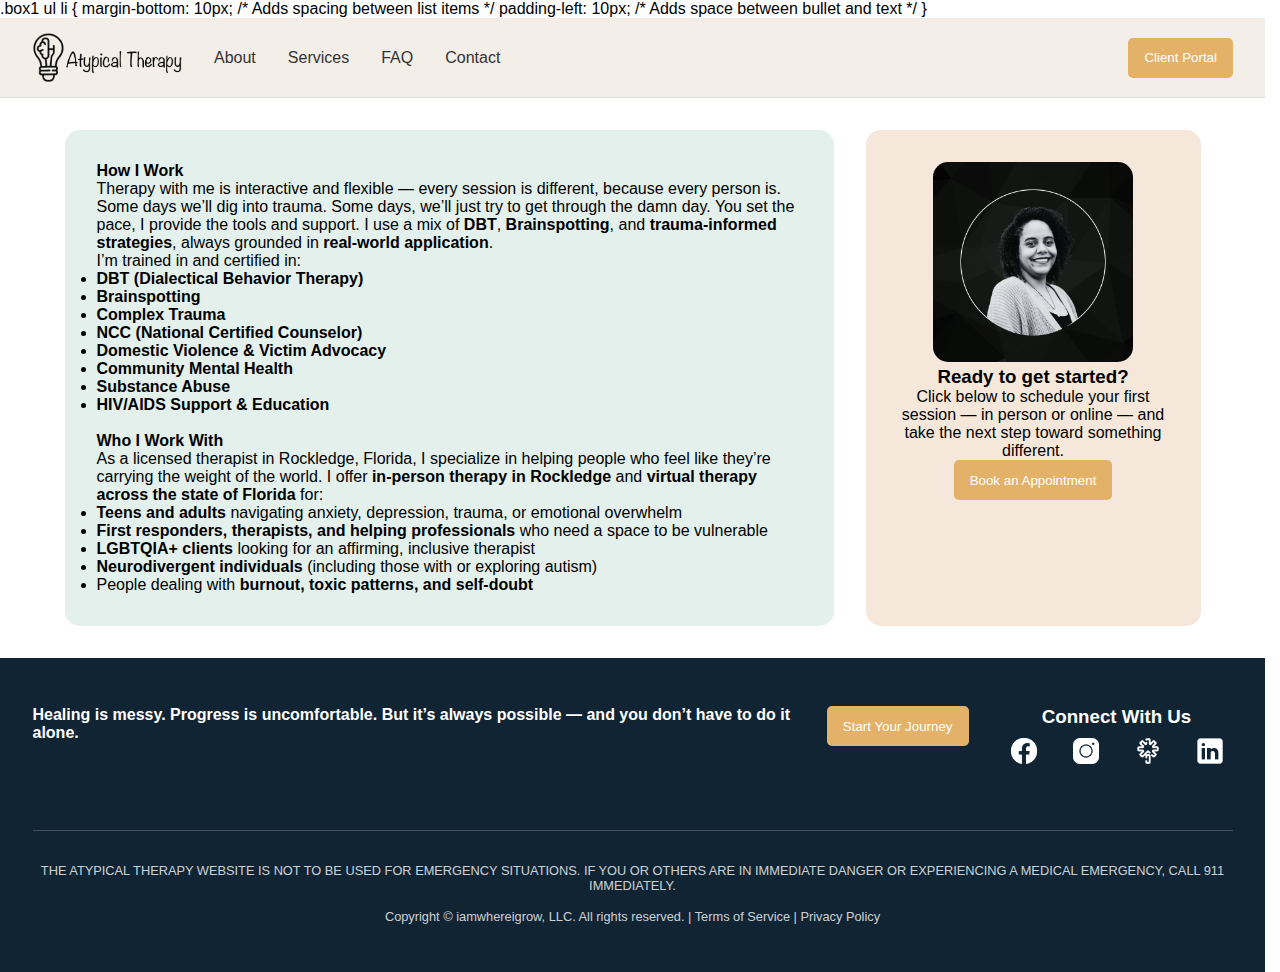
==== about.html @ 8369c221 "Update about.html" ====
<!DOCTYPE html>
<html lang="en">
<head>
    <meta charset="UTF-8">
    <meta name="viewport" content="width=device-width, initial-scale=1.0">
    <title>Atypical Therapy</title>
    <link rel="stylesheet" href="style.css">
    <styles>
        .box1 ul li {
            margin-bottom: 10px; /* Adds spacing between list items */
            padding-left: 10px; /* Adds space between bullet and text */
        }
    </styles>
</head>
<body>
    <div id="header"></div>
    <main>
        <section class="box-container"> 
            <div class="box-grid">
                <div class="box box1">
                    <h4>How I Work</h4>
                      <p>Therapy with me is interactive and flexible — every session is different, because every person is. Some days we’ll dig into trauma. Some days, we’ll just try to get through the damn day. You set the pace, I provide the tools and support. I use a mix of <b>DBT</b>,  <b>Brainspotting</b>, and <b>trauma-informed strategies</b>, always grounded in <b>real-world application</b>.
                      <br>I’m trained in and certified in:</p>
                      <p><ul styles="padding-left: 20px;">
                          <li><b>DBT (Dialectical Behavior Therapy)</b></li>
                          <li><b>Brainspotting</b></li>
                          <li><b>Complex Trauma</b></li>
                          <li><b>NCC (National Certified Counselor)</b></li>
                          <li><b>Domestic Violence & Victim Advocacy</b></li>
                          <li><b>Community Mental Health</b></li>
                          <li><b>Substance Abuse</b></li>
                          <li><b>HIV/AIDS Support & Education</b></li>
                      </ul><br></p>
                      <h4>Who I Work With<br></h4>
                      <p>As a licensed therapist in Rockledge, Florida, I specialize in helping people who feel like they’re carrying the weight of the world. I offer <b>in-person therapy in Rockledge</b> and <b>virtual therapy across the state of Florida</b> for:</p>
                      <p><ul styles="padding-left: 20px;">
                              <li><b>Teens and adults</b> navigating anxiety, depression, trauma, or emotional overwhelm</li>
                              <li><b>First responders, therapists, and helping professionals </b> who need a space to be vulnerable</li>
                              <li><b>LGBTQIA+ clients</b> looking for an affirming, inclusive therapist</li>
                              <li><b>Neurodivergent individuals</b> (including those with or exploring autism)</li>
                              <li>People dealing with <b>burnout, toxic patterns, and self-doubt</b></li>
                      </ul></p>
                </div>
                <div class="box3" style="text-align: center; width: 335px; border-radius: 15px; padding: 2rem;">
                  <img src="jhpfp.png" class="ampfp" styles="border-radius: 15px;"> 
                    <h3 styles="text-align: center; padding: 20px;">Ready to get started?</h3>
                    <p>Click below to schedule your first session — in person or online — and take the next step toward something different.<br></p>
                    <button class="button" styles="padding: 20px;" onclick="window.location.href='https://atypicaltherapy.clientsecure.me/request/service'">Book an Appointment</button>
                </div>
            </div>            
        </section>
    </main>
    <div id="footer"></div>

    <script src="script.js"></script>
</body>
</html>
---- style.css ----
/* Reset and Base Styles */
    * {
        margin: 0;
        padding: 0;
        box-sizing: border-box;
        font-family: 'Arial', sans-serif;
    }

    html {
        scrollbar-gutter: stable;
    }

    /* Header Styles */
    .header {
        height: 80px;
        display: flex;
        justify-content: space-between;
        align-items: center;
        padding: 0 2rem;
        border-bottom: 1px solid #ddd;
        position: relative;
        background-color: #f3eee7;
    }

    .header-left {
        display: flex;
        align-items: center;
        gap: 2rem; /* Space between logo and nav links */
        background-color: #f3eee7;
    }

    .logo {
        width: 150px;
        height: auto;
        background-color: #f3eee7;
    }
    .ampfp {
        width: 200px;
        height: auto;
        border-radius: 15px;
    }
    /* Client Portal Button */
    .button {
        padding: 0.5rem 1rem;
        background: #E4B169;
        color: white;
        border: none;
        border-radius: 5px;
        height: 40px;
        transition: all 0.3s ease;
        cursor: pointer;
    }

    .client-portal:hover {
        background: #006735;
    }

    /* Desktop Navigation */
    .nav-links {
        display: flex;
        gap: 2rem;
        list-style: none;
        margin: 0;
        padding: 0;
        background-color: #f3eee7;
        /* Remove absolute positioning */
        position: static;
        transform: none;
        left: auto;
    }

    .nav-links a {
        color: #333;
        text-decoration: none;
        transition: color 0.3s ease;
        font-weight: 500;
        background-color: #f3eee7;
    }

    .nav-links a:hover {
        color: #2596be;
    }
    
    .header-right {
        display: flex;
        align-items: center;
        gap: 2rem;
    }

    /* Mobile Navigation */
    .hamburger {
        display: none;
        background: none;
        border: none;
        cursor: pointer;
        padding: 20px;
        z-index: 100;
        background-color: #FFFFFF;
    }

    .hamburger span {
        display: block;
        width: 25px;
        height: 3px;
        background: #000;
        margin: 5px 0;
        transition: all 0.3s ease;
        
    }

    .menu-dropdown {
        display: none;
        position: absolute;
        top: 100%;
        right: 0;
        width: 250px;
        background: #ffffff;
        box-shadow: 0 8px 16px rgba(0,0,0,0.1);
        padding: 1rem;
        z-index: 99;
    }

    .menu-dropdown.active {
        display: block;
    }

    .menu-dropdown a {
        display: block;
        padding: 12px 16px;
        color: #333;
        text-decoration: none;
        transition: all 0.2s ease;
        border-radius: 4px;
        background-color: #FFFFFF;

    }

    .menu-dropdown a:hover {
        background: #f0f4f8;
        color: #2596be;
        transform: translateX(4px);
    }

    /* Hamburger Animation */
    .hamburger.active span:nth-child(1) {
        transform: rotate(45deg) translate(9px, 9px);
    }

    .hamburger.active span:nth-child(2) {
        opacity: 0;
    }

    .hamburger.active span:nth-child(3) {
        transform: rotate(-45deg) translate(9px, -9px);
    }

    /* Main Content Styles */
    .hero {
        text-align: center;
        padding: 4rem 2rem;
        max-width: 800px;
        margin: 0 auto;
    }

    .box-grid {
        display: flex;
        gap: 2rem;
        padding: 2rem;
        max-width: 1200px;
        margin: 0 auto;
    }

    .box {
        flex: 1;
        padding: 2rem;
        border-radius: 15px;
        min-height: 400px;
    }

    .box1 { background: #e3f0ec; }
    .box2 { background: #673147; }
    .box3 { background: #f5e8db; }

    .box4 {
        max-width: 1200px;
        width: 91%;
        margin: 2rem auto;
        padding: 2rem;
        border-radius: 15px;
        background: #f8f9fa;
        box-shadow: 0 4px 6px rgba(0,0,0,0.1);

    }

    /* Footer CTA */
    .footer-cta {
        background: #102434;
        padding: 3rem 2rem;
        color: white;
        display: flex;
        flex-direction: column;
        align-items: center;
        gap: 2rem;
    }
    
.cta-content {
    width: 100%;
    max-width: 1200px;
    display: flex;
    justify-content: space-between;
    align-items: flex-start;
    gap: 2rem;
    flex-wrap: wrap; /* Add this */
}
    
    .cta-text {
        flex: 2;
        text-align: left;
    }
    
    .cta-button {
        flex: 1;
        max-width: 200px;
    }
    
.social-box {
    display: flex;
    flex-direction: column;
    align-items: flex-end;
    margin-left: auto; /* Add this */
}

.social-icons {
    display: flex;
    gap: 1rem;
    margin-top: 0.5rem;
}
    
    .social-box h3 {
        margin-bottom: 0; /* Remove default margin */
        align-items: center;
    }
    .social-box img {
        width: 30px;
        margin: 0; /* Remove horizontal margins */
        transition: transform 0.3s ease; /* Optional hover effect */
    }
    
    .social-box img:hover {
        transform: translateY(-2px); /* Optional hover effect */
    }
    .disclaimer {
        width: 100%;
        max-width: 1200px;
        text-align: center;
        font-size: 0.8rem;
        color: rgba(255,255,255,0.8);
        padding-top: 2rem;
        border-top: 1px solid rgba(255,255,255,0.2);
        margin-top: 2rem;
    }
    
    .social-box img {
        width: 30px;
        margin: 0 0.5rem;
        align-items: center;
    }
    .social-box h3 {
        margin-bottom: 0.5rem; /* Add some space below the text */
        text-align: center; /* Center the text */
    }

    /* Mobile Responsive Styles */
    @media (max-width: 768px) {
        .header {
            padding: 0 1rem;
        }

        .nav-links {
            display: none;
        }

        .hamburger {
            display: flex;
            flex-direction: column;
        }

        .client-portal {
            font-size: 0.9rem;
        }

        .box-grid {
            flex-direction: column;
        }

        .footer-cta {
            flex-direction: column;
            text-align: center;
            padding: 2rem 1rem;
        }
        .cta-content {
            flex-direction: column;
            text-align: center;
        }
        
        .cta-text {
            text-align: center;
        }
        
        .social-box {
            align-items: center;
            margin-left: 0;
        

        }
        .disclaimer {
            font-size: 0.7rem;
            padding: 1rem;
        }
    }
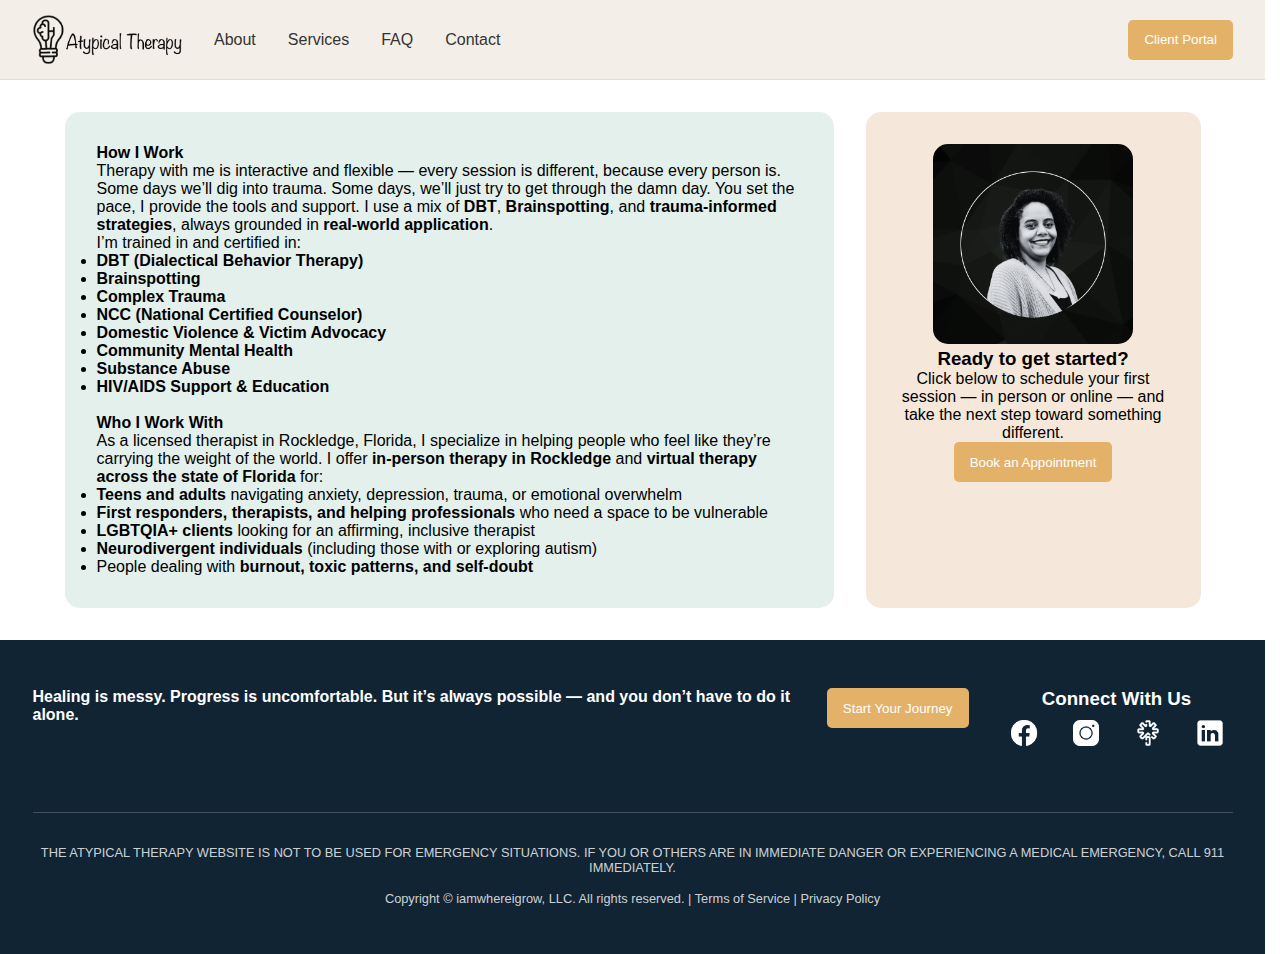
==== commit 347af24e: "Update about.html" ====
--- a/about.html
+++ b/about.html
@@ -5,12 +5,6 @@
     <meta name="viewport" content="width=device-width, initial-scale=1.0">
     <title>Atypical Therapy</title>
     <link rel="stylesheet" href="style.css">
-    <styles>
-        .box1 ul li {
-            margin-bottom: 10px; /* Adds spacing between list items */
-            padding-left: 10px; /* Adds space between bullet and text */
-        }
-    </styles>
 </head>
 <body>
     <div id="header"></div>
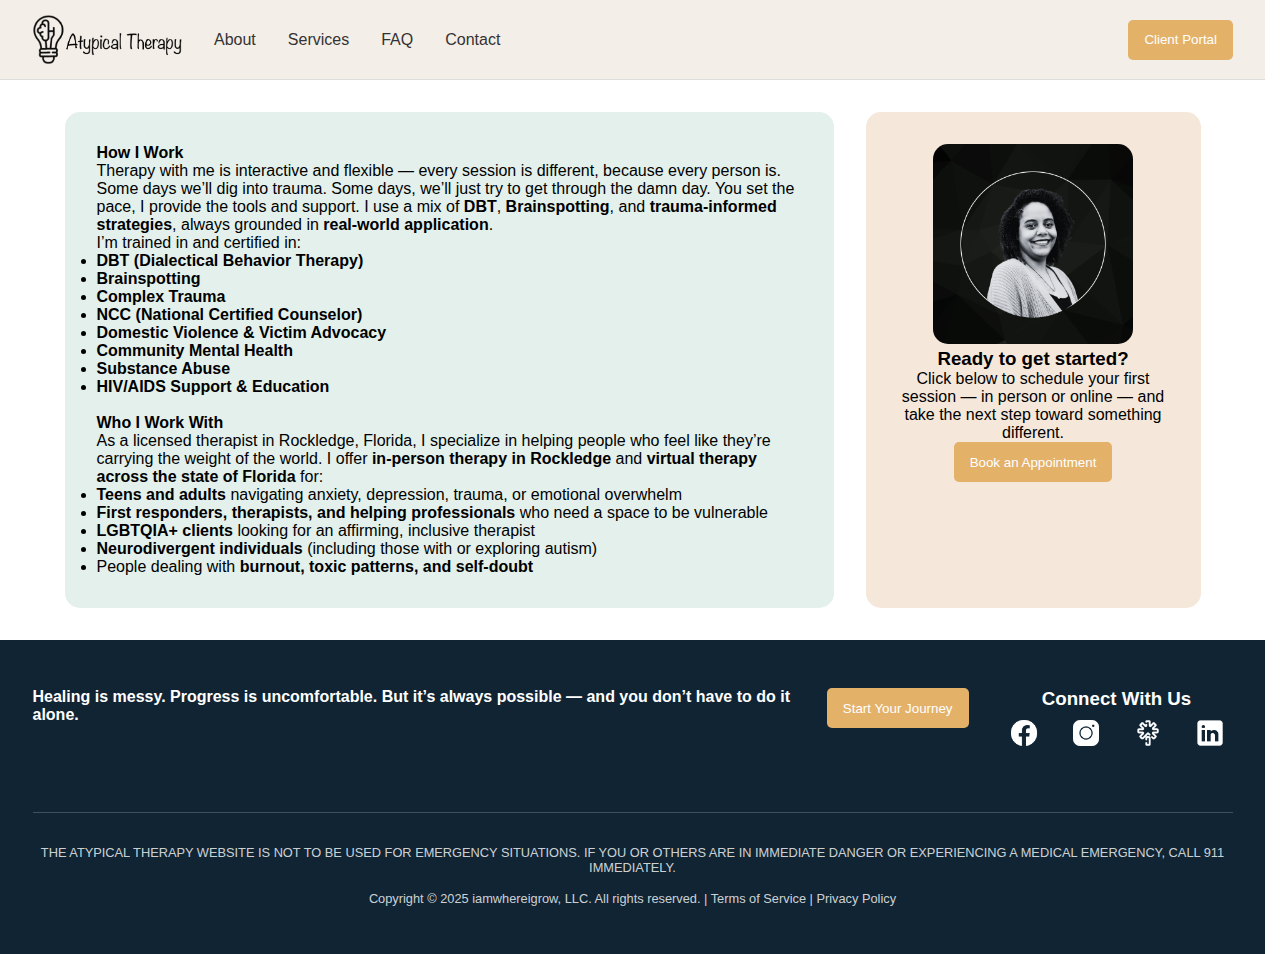
==== commit d5b4a8bc: "Update about.html" ====
--- a/about.html
+++ b/about.html
@@ -4,6 +4,7 @@
     <meta charset="UTF-8">
     <meta name="viewport" content="width=device-width, initial-scale=1.0">
     <title>Atypical Therapy</title>
+    <link rel="icon" type="image/x-icon" href="favicon.ico"> 
     <link rel="stylesheet" href="style.css">
 </head>
 <body>
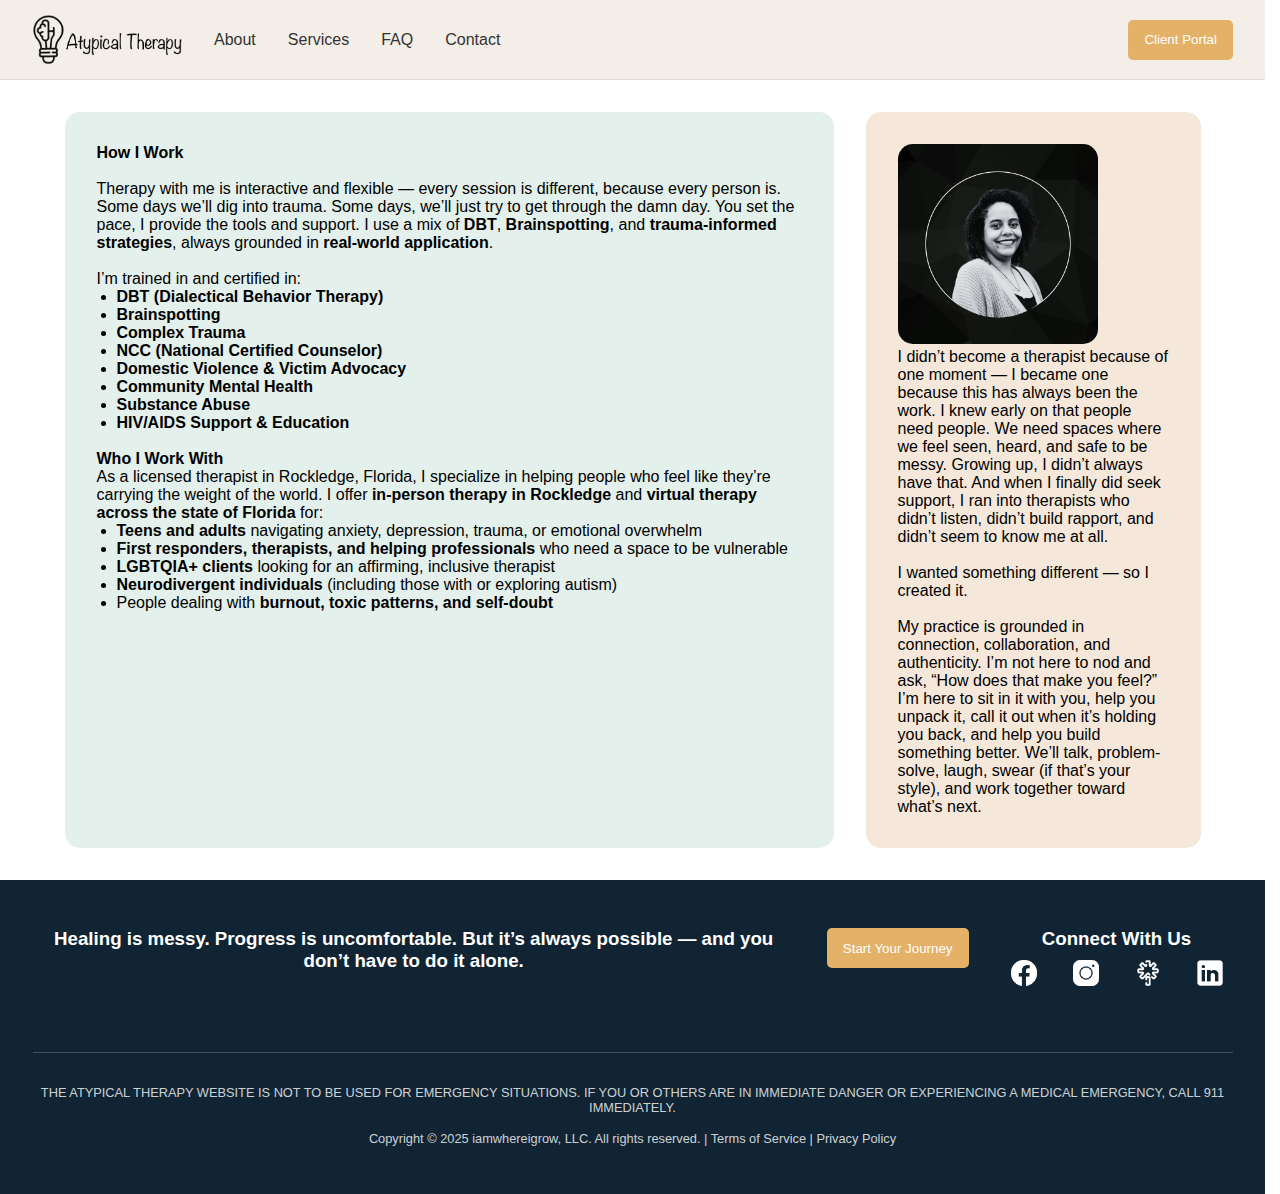
==== commit 6869f37f: "Update about.html" ====
--- a/about.html
+++ b/about.html
@@ -14,33 +14,31 @@
             <div class="box-grid">
                 <div class="box box1">
                     <h4>How I Work</h4>
-                      <p>Therapy with me is interactive and flexible — every session is different, because every person is. Some days we’ll dig into trauma. Some days, we’ll just try to get through the damn day. You set the pace, I provide the tools and support. I use a mix of <b>DBT</b>,  <b>Brainspotting</b>, and <b>trauma-informed strategies</b>, always grounded in <b>real-world application</b>.
-                      <br>I’m trained in and certified in:</p>
+                      <p><br>Therapy with me is interactive and flexible — every session is different, because every person is. Some days we’ll dig into trauma. Some days, we’ll just try to get through the damn day. You set the pace, I provide the tools and support. I use a mix of <b>DBT</b>,  <b>Brainspotting</b>, and <b>trauma-informed strategies</b>, always grounded in <b>real-world application</b>.
+                      <br><br>I’m trained in and certified in:</p>
                       <p><ul styles="padding-left: 20px;">
-                          <li><b>DBT (Dialectical Behavior Therapy)</b></li>
-                          <li><b>Brainspotting</b></li>
-                          <li><b>Complex Trauma</b></li>
-                          <li><b>NCC (National Certified Counselor)</b></li>
-                          <li><b>Domestic Violence & Victim Advocacy</b></li>
-                          <li><b>Community Mental Health</b></li>
-                          <li><b>Substance Abuse</b></li>
-                          <li><b>HIV/AIDS Support & Education</b></li>
+                          <li style="margin-left: 20px;"><b>DBT (Dialectical Behavior Therapy)</b></li>
+                          <li style="margin-left: 20px;"><b>Brainspotting</b></li>
+                          <li style="margin-left: 20px;"><b>Complex Trauma</b></li>
+                          <li style="margin-left: 20px;"><b>NCC (National Certified Counselor)</b></li>
+                          <li style="margin-left: 20px;"><b>Domestic Violence & Victim Advocacy</b></li>
+                          <li style="margin-left: 20px;"><b>Community Mental Health</b></li>
+                          <li style="margin-left: 20px;"><b>Substance Abuse</b></li>
+                          <li style="margin-left: 20px;"><b>HIV/AIDS Support & Education</b></li>
                       </ul><br></p>
                       <h4>Who I Work With<br></h4>
                       <p>As a licensed therapist in Rockledge, Florida, I specialize in helping people who feel like they’re carrying the weight of the world. I offer <b>in-person therapy in Rockledge</b> and <b>virtual therapy across the state of Florida</b> for:</p>
                       <p><ul styles="padding-left: 20px;">
-                              <li><b>Teens and adults</b> navigating anxiety, depression, trauma, or emotional overwhelm</li>
-                              <li><b>First responders, therapists, and helping professionals </b> who need a space to be vulnerable</li>
-                              <li><b>LGBTQIA+ clients</b> looking for an affirming, inclusive therapist</li>
-                              <li><b>Neurodivergent individuals</b> (including those with or exploring autism)</li>
-                              <li>People dealing with <b>burnout, toxic patterns, and self-doubt</b></li>
+                              <li style="margin-left: 20px;"><b>Teens and adults</b> navigating anxiety, depression, trauma, or emotional overwhelm</li>
+                              <li style="margin-left: 20px;"><b>First responders, therapists, and helping professionals </b> who need a space to be vulnerable</li>
+                              <li style="margin-left: 20px;"><b>LGBTQIA+ clients</b> looking for an affirming, inclusive therapist</li>
+                              <li style="margin-left: 20px;"><b>Neurodivergent individuals</b> (including those with or exploring autism)</li>
+                              <li style="margin-left: 20px;">People dealing with <b>burnout, toxic patterns, and self-doubt</b></li>
                       </ul></p>
                 </div>
-                <div class="box3" style="text-align: center; width: 335px; border-radius: 15px; padding: 2rem;">
+                <div class="box3" style="width: 335px; border-radius: 15px; padding: 2rem;">
                   <img src="jhpfp.png" class="ampfp" styles="border-radius: 15px;"> 
-                    <h3 styles="text-align: center; padding: 20px;">Ready to get started?</h3>
-                    <p>Click below to schedule your first session — in person or online — and take the next step toward something different.<br></p>
-                    <button class="button" styles="padding: 20px;" onclick="window.location.href='https://atypicaltherapy.clientsecure.me/request/service'">Book an Appointment</button>
+                    <p>I didn’t become a therapist because of one moment — I became one because this has always been the work. I knew early on that people need people. We need spaces where we feel seen, heard, and safe to be messy. Growing up, I didn’t always have that. And when I finally did seek support, I ran into therapists who didn’t listen, didn’t build rapport, and didn’t seem to know me at all.<br><br>I wanted something different — so I created it.<br><br>My practice is grounded in connection, collaboration, and authenticity. I’m not here to nod and ask, “How does that make you feel?” I’m here to sit in it with you, help you unpack it, call it out when it’s holding you back, and help you build something better. We’ll talk, problem-solve, laugh, swear (if that’s your style), and work together toward what’s next.</p>
                 </div>
             </div>            
         </section>
--- a/style.css
+++ b/style.css
@@ -49,6 +49,7 @@
         height: 40px;
         transition: all 0.3s ease;
         cursor: pointer;
+        margin-top: 1 rem;
     }
 
     .client-portal:hover {
@@ -174,11 +175,10 @@
         flex: 1;
         padding: 2rem;
         border-radius: 15px;
-        min-height: 400px;
     }
 
     .box1 { background: #e3f0ec; }
-    .box2 { background: #673147; }
+    .box2 { background: #CE889A; }
     .box3 { background: #f5e8db; }
 
     .box4 {
@@ -201,6 +201,7 @@
         flex-direction: column;
         align-items: center;
         gap: 2rem;
+        text-align: center;
     }
     
 .cta-content {
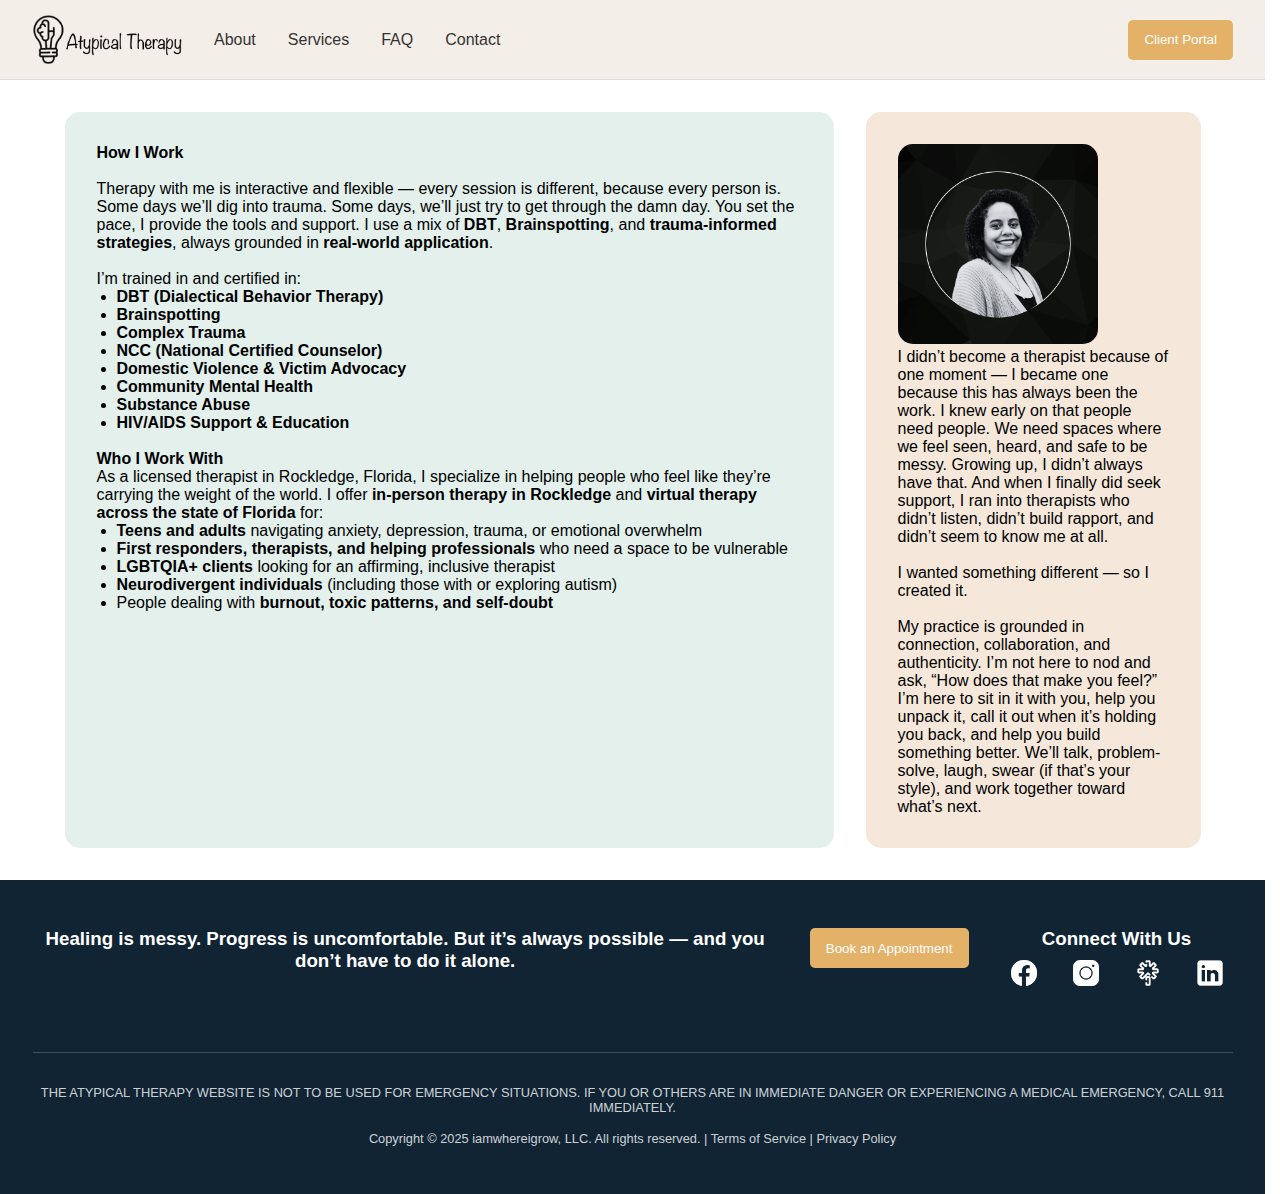
==== commit 23c6d268: "Update about.html" ====
--- a/about.html
+++ b/about.html
@@ -37,7 +37,9 @@
                       </ul></p>
                 </div>
                 <div class="box3" style="width: 335px; border-radius: 15px; padding: 2rem;">
-                  <img src="jhpfp.png" class="ampfp" styles="border-radius: 15px;"> 
+                  <div class="image-container">
+                      <img src="jhpfp.png" class="ampfp">
+                  </div> 
                     <p>I didn’t become a therapist because of one moment — I became one because this has always been the work. I knew early on that people need people. We need spaces where we feel seen, heard, and safe to be messy. Growing up, I didn’t always have that. And when I finally did seek support, I ran into therapists who didn’t listen, didn’t build rapport, and didn’t seem to know me at all.<br><br>I wanted something different — so I created it.<br><br>My practice is grounded in connection, collaboration, and authenticity. I’m not here to nod and ask, “How does that make you feel?” I’m here to sit in it with you, help you unpack it, call it out when it’s holding you back, and help you build something better. We’ll talk, problem-solve, laugh, swear (if that’s your style), and work together toward what’s next.</p>
                 </div>
             </div>            
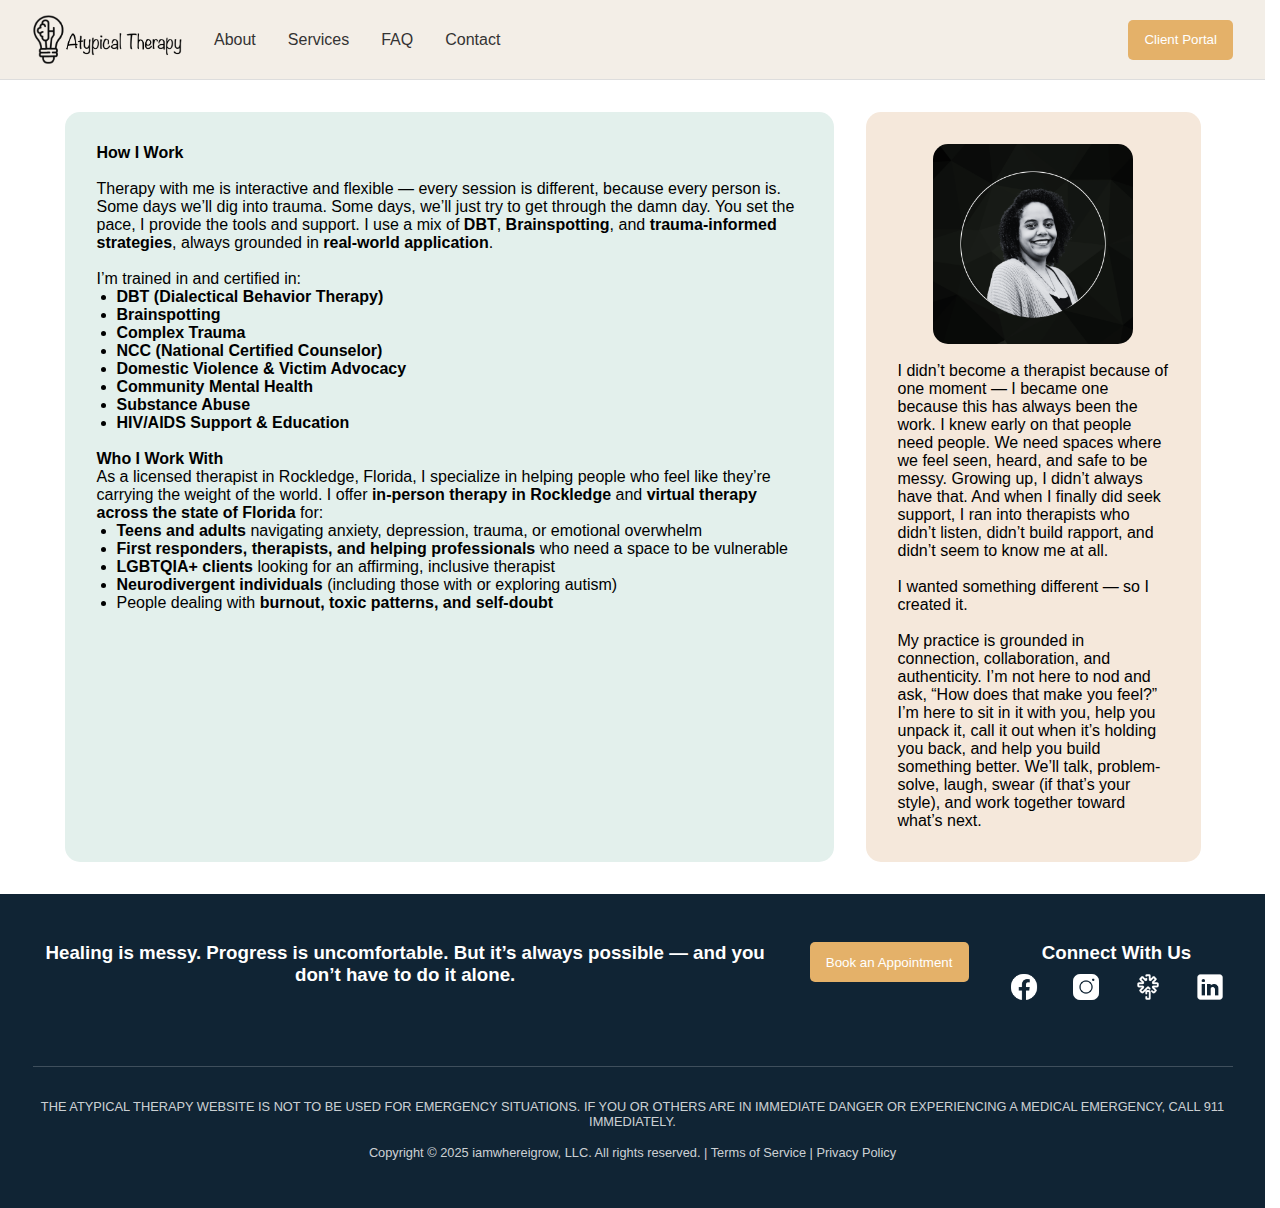
==== commit bf969c61: "Update about.html" ====
--- a/about.html
+++ b/about.html
@@ -40,6 +40,7 @@
                   <div class="image-container">
                       <img src="jhpfp.png" class="ampfp">
                   </div> 
+                    <p><br></p>
                     <p>I didn’t become a therapist because of one moment — I became one because this has always been the work. I knew early on that people need people. We need spaces where we feel seen, heard, and safe to be messy. Growing up, I didn’t always have that. And when I finally did seek support, I ran into therapists who didn’t listen, didn’t build rapport, and didn’t seem to know me at all.<br><br>I wanted something different — so I created it.<br><br>My practice is grounded in connection, collaboration, and authenticity. I’m not here to nod and ask, “How does that make you feel?” I’m here to sit in it with you, help you unpack it, call it out when it’s holding you back, and help you build something better. We’ll talk, problem-solve, laugh, swear (if that’s your style), and work together toward what’s next.</p>
                 </div>
             </div>            
--- a/style.css
+++ b/style.css
@@ -38,6 +38,12 @@
         width: 200px;
         height: auto;
         border-radius: 15px;
+        display: block;
+        margin: 0 auto;
+    }
+    .image-container {
+        display: flex;
+        justify-content: center; /* Center the image */
     }
     /* Client Portal Button */
     .button {
@@ -204,15 +210,15 @@
         text-align: center;
     }
     
-.cta-content {
-    width: 100%;
-    max-width: 1200px;
-    display: flex;
-    justify-content: space-between;
-    align-items: flex-start;
-    gap: 2rem;
-    flex-wrap: wrap; /* Add this */
-}
+    .cta-content {
+        width: 100%;
+        max-width: 1200px;
+        display: flex;
+        justify-content: space-between;
+        align-items: flex-start;
+        gap: 2rem;
+        flex-wrap: wrap; /* Add this */
+    }
     
     .cta-text {
         flex: 2;
@@ -224,18 +230,18 @@
         max-width: 200px;
     }
     
-.social-box {
-    display: flex;
-    flex-direction: column;
-    align-items: flex-end;
-    margin-left: auto; /* Add this */
-}
-
-.social-icons {
-    display: flex;
-    gap: 1rem;
-    margin-top: 0.5rem;
-}
+    .social-box {
+        display: flex;
+        flex-direction: column;
+        align-items: flex-end;
+        margin-left: auto; /* Add this */
+    }
+
+    .social-icons {
+        display: flex;
+        gap: 1rem;
+        margin-top: 0.5rem;
+    }
     
     .social-box h3 {
         margin-bottom: 0; /* Remove default margin */
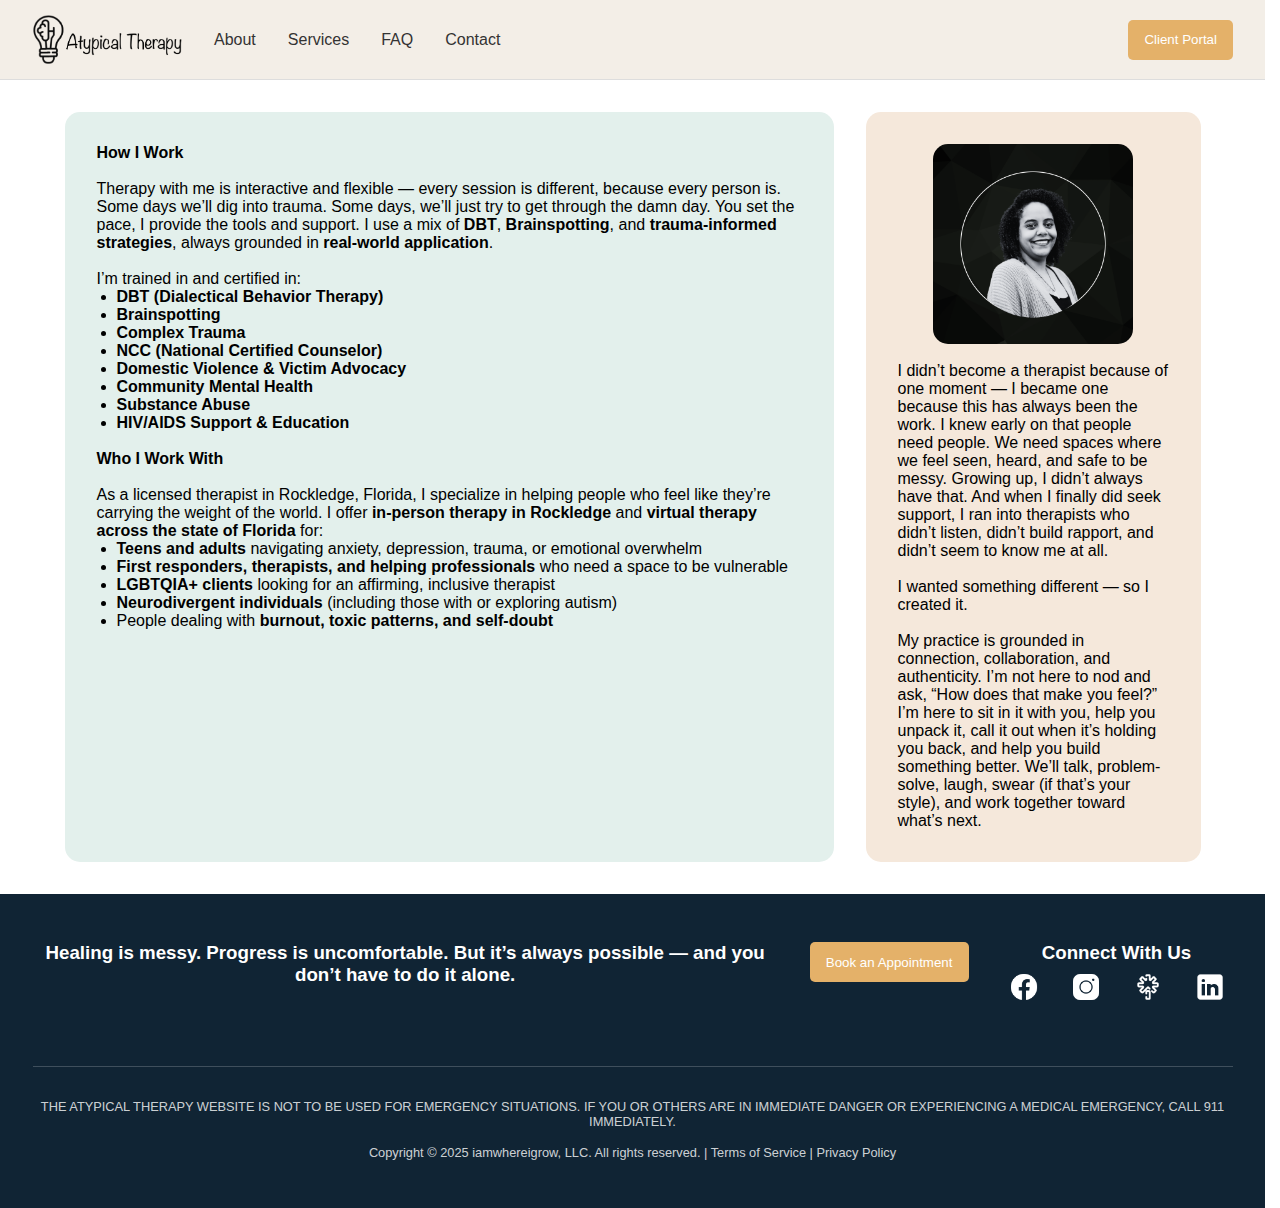
==== commit 43e18f88: "Update about.html" ====
--- a/about.html
+++ b/about.html
@@ -27,7 +27,7 @@
                           <li style="margin-left: 20px;"><b>HIV/AIDS Support & Education</b></li>
                       </ul><br></p>
                       <h4>Who I Work With<br></h4>
-                      <p>As a licensed therapist in Rockledge, Florida, I specialize in helping people who feel like they’re carrying the weight of the world. I offer <b>in-person therapy in Rockledge</b> and <b>virtual therapy across the state of Florida</b> for:</p>
+                      <p><br>As a licensed therapist in Rockledge, Florida, I specialize in helping people who feel like they’re carrying the weight of the world. I offer <b>in-person therapy in Rockledge</b> and <b>virtual therapy across the state of Florida</b> for:</p>
                       <p><ul styles="padding-left: 20px;">
                               <li style="margin-left: 20px;"><b>Teens and adults</b> navigating anxiety, depression, trauma, or emotional overwhelm</li>
                               <li style="margin-left: 20px;"><b>First responders, therapists, and helping professionals </b> who need a space to be vulnerable</li>
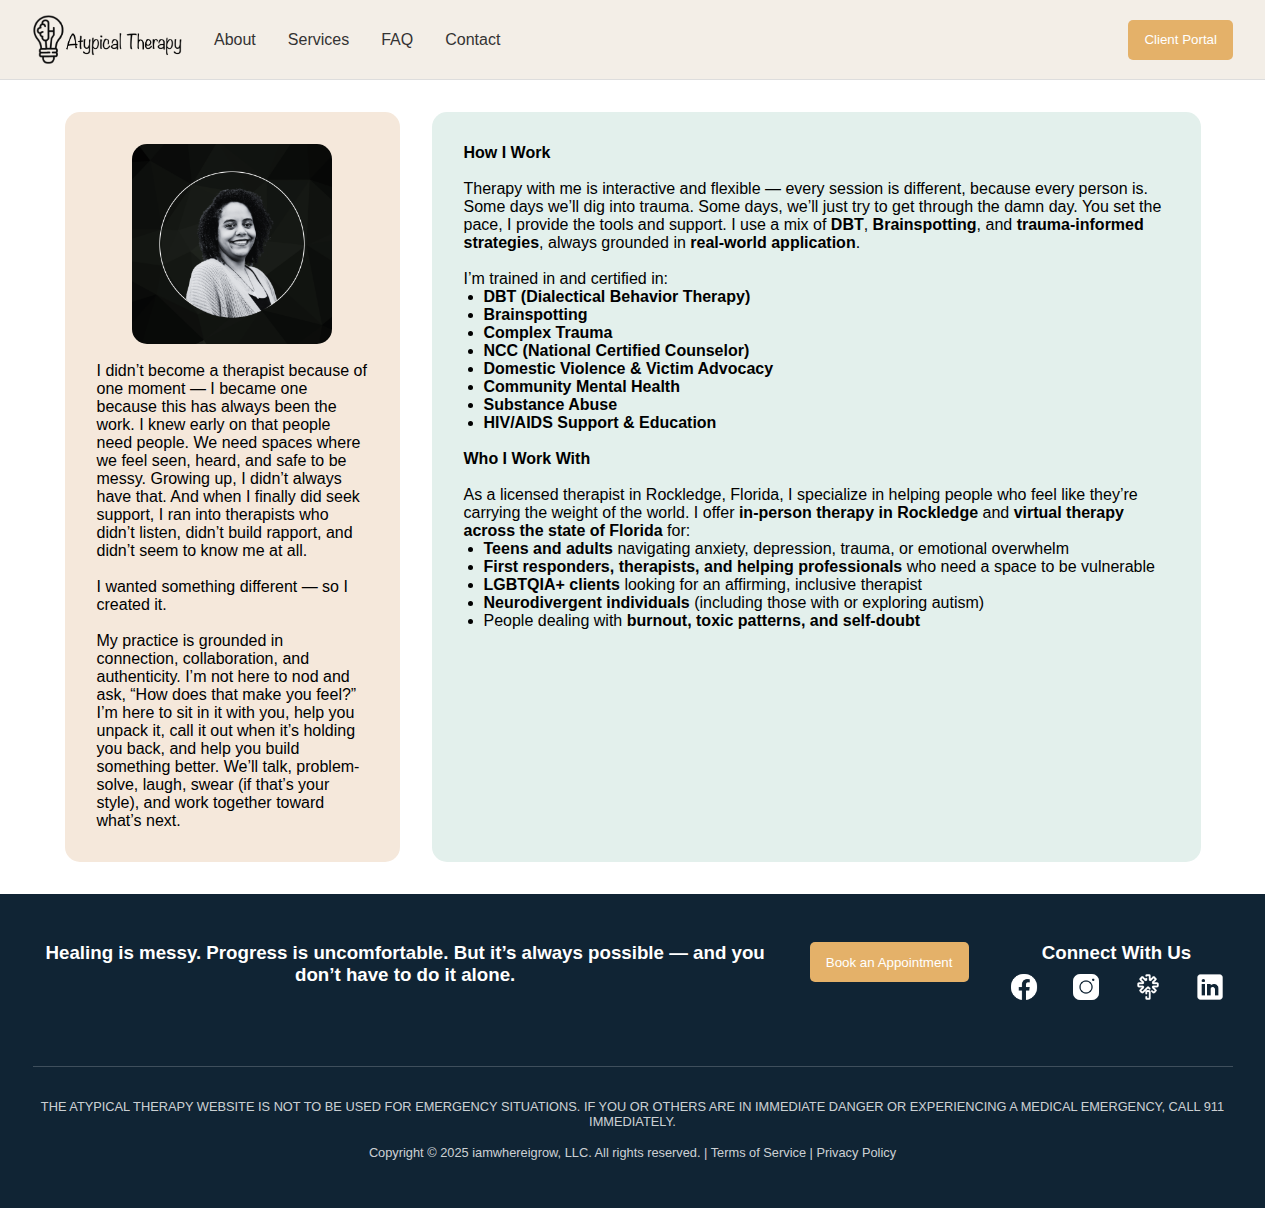
==== commit ea0c1835: "Update about.html" ====
--- a/about.html
+++ b/about.html
@@ -12,6 +12,13 @@
     <main>
         <section class="box-container"> 
             <div class="box-grid">
+                <div class="box3" style="width: 335px; border-radius: 15px; padding: 2rem;">
+                  <div class="image-container">
+                      <img src="jhpfp.png" class="ampfp">
+                  </div> 
+                    <p><br></p>
+                    <p>I didn’t become a therapist because of one moment — I became one because this has always been the work. I knew early on that people need people. We need spaces where we feel seen, heard, and safe to be messy. Growing up, I didn’t always have that. And when I finally did seek support, I ran into therapists who didn’t listen, didn’t build rapport, and didn’t seem to know me at all.<br><br>I wanted something different — so I created it.<br><br>My practice is grounded in connection, collaboration, and authenticity. I’m not here to nod and ask, “How does that make you feel?” I’m here to sit in it with you, help you unpack it, call it out when it’s holding you back, and help you build something better. We’ll talk, problem-solve, laugh, swear (if that’s your style), and work together toward what’s next.</p>
+                </div>
                 <div class="box box1">
                     <h4>How I Work</h4>
                       <p><br>Therapy with me is interactive and flexible — every session is different, because every person is. Some days we’ll dig into trauma. Some days, we’ll just try to get through the damn day. You set the pace, I provide the tools and support. I use a mix of <b>DBT</b>,  <b>Brainspotting</b>, and <b>trauma-informed strategies</b>, always grounded in <b>real-world application</b>.
@@ -36,13 +43,6 @@
                               <li style="margin-left: 20px;">People dealing with <b>burnout, toxic patterns, and self-doubt</b></li>
                       </ul></p>
                 </div>
-                <div class="box3" style="width: 335px; border-radius: 15px; padding: 2rem;">
-                  <div class="image-container">
-                      <img src="jhpfp.png" class="ampfp">
-                  </div> 
-                    <p><br></p>
-                    <p>I didn’t become a therapist because of one moment — I became one because this has always been the work. I knew early on that people need people. We need spaces where we feel seen, heard, and safe to be messy. Growing up, I didn’t always have that. And when I finally did seek support, I ran into therapists who didn’t listen, didn’t build rapport, and didn’t seem to know me at all.<br><br>I wanted something different — so I created it.<br><br>My practice is grounded in connection, collaboration, and authenticity. I’m not here to nod and ask, “How does that make you feel?” I’m here to sit in it with you, help you unpack it, call it out when it’s holding you back, and help you build something better. We’ll talk, problem-solve, laugh, swear (if that’s your style), and work together toward what’s next.</p>
-                </div>
             </div>            
         </section>
     </main>
--- a/style.css
+++ b/style.css
@@ -102,7 +102,7 @@
         cursor: pointer;
         padding: 20px;
         z-index: 100;
-        background-color: #FFFFFF;
+        background-color: #f3eee7;
     }
 
     .hamburger span {
@@ -294,6 +294,9 @@
 
         .client-portal {
             font-size: 0.9rem;
+            margin: 0 auto; 
+            width: 100%;
+            max-width: 250px;
         }
 
         .box-grid {
@@ -308,6 +311,8 @@
         .cta-content {
             flex-direction: column;
             text-align: center;
+            align-items: center; /* Add this line */
+
         }
         
         .cta-text {
@@ -315,7 +320,8 @@
         }
         
         .social-box {
-            align-items: center;
+            width: 100%;
+            align-items: center; !important;
             margin-left: 0;
         
 
